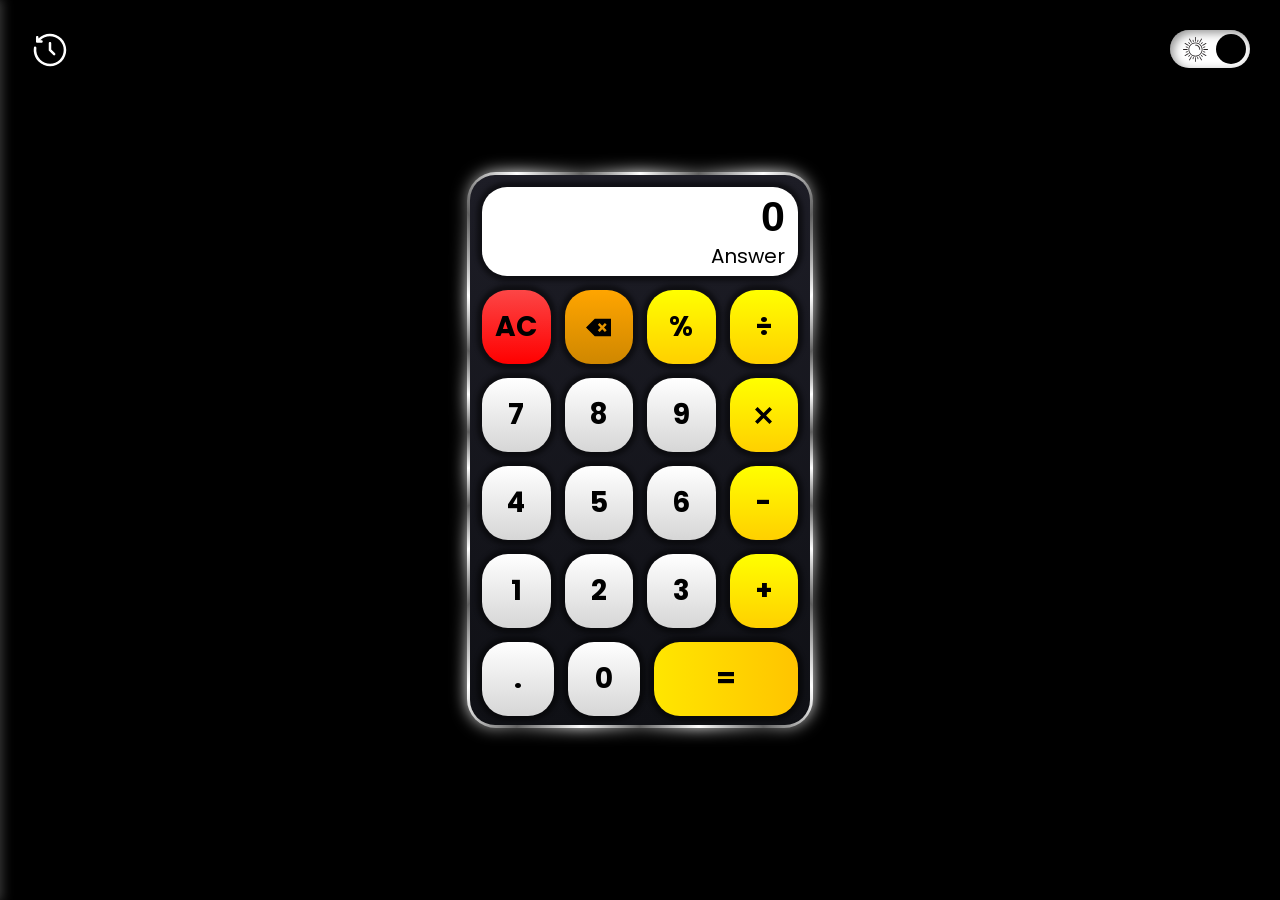
==== index.html @ 67be0935 "Files Added" ====
<!DOCTYPE html>
<html lang="en">
<head>
    <meta charset="UTF-8">
    <meta http-equiv="X-UA-Compatible" content="IE=edge">
    <meta name="viewport" content="width=device-width, initial-scale=1.0">
    <title>Calculator</title>
    <link rel="stylesheet" href="style.css">
    <link href="https://fonts.googleapis.com/css2?family=Poppins:ital,wght@0,100;0,200;0,300;0,400;0,500;0,600;0,700;0,800;0,900;1,100;1,200;1,300;1,400;1,500;1,600;1,700;1,800;1,900&display=swap" rel="stylesheet">
</head>
<body>    
    <div class="container">
        <img width="40" src="history.svg" alt="" class="his_icon">
        <div class="history">
            <img id="close" src="close.svg" alt="">
            <h2 class="heading">History</h2>
            <div class="sections">
            </div>
        </div>
        <div class="theme">
            <div class="sun">
                <img class="svg_sun"  src="sun.svg" alt="">
            </div>
            <div style="right: 4px;" class="swap"></div>
        </div>
        <div class="bg">
            <div class="preview">
                <input placeholder="0" id="input" type="text" autofocus>               
                <div class="answer">Answer</div>
            </div>
            <div class="numpad">
                <button id="all_clear" class="number">AC</button>
                <button id="clear" class="number">
                    <img width="25px" src="backspace.svg" alt="backspace_icon">
                </button>
                <button id="percent" class="number operator">%</button>
                <button id="divide" class="number operator">÷</button>
                <button id="7" class="number digit">7</button>
                <button id="8" class="number digit">8</button>
                <button id="9" class="number digit">9</button>
                <button id="multi" class="number operator">
                    <img width="17px" src="multiply.svg" alt="multiply icon">
                </button>
                <button id="4" class="number digit">4</button>
                <button id="5" class="number digit">5</button>
                <button id="6" class="number digit">6</button>
                <button id="minus" class="number operator">-</button>
                <button id="1" class="number digit">1</button>
                <button id="2" class="number digit">2</button>
                <button id="3" class="number digit">3</button>
                <button id="+" class="number operator">+</button>
            </div>
            <div class="lower numpad">
                <button id="." class="number digit">.</button>
                <button id="0" class="number digit">0</button>
                <button id="equal" class="number gold">=</button>
            </div>
        </div>
    </div>
    <script src="script.js"></script>
</body>
</html>
---- style.css ----
*{
    margin: 0;
    padding: 0;
    box-sizing: border-box;
    font-family: "Poppins", sans-serif;
    transition: all 0.5s;
}
::-webkit-scrollbar {
    width: 10px;
}

::-webkit-scrollbar-track {
    background: #121212;
}

::-webkit-scrollbar-thumb {
    background: #3a3a3a;
    border-radius: 999px;
}

::-webkit-scrollbar-thumb:hover {
    background: #555;
}

:root{
    --black:rgb(97, 97, 97);
    --white: rgb(255,255,255);
}
button{
    transition: all 0.3s ease; 
    cursor: pointer;
}
button:hover{
    transform: scale(1.08);
    box-shadow: 0 0 15px 5px black;
}
button:active{
    opacity: 50%;    
    transform: scale(0.7);    
}

body{    
    background-size: contain;
    background-color: #000000;

}
.container{
    display: grid;
    place-items: center;
    min-height: 100vh;
}
.bg{
    position: relative;
    display: flex;
    flex-direction: column;
    gap: 14px;
    background:linear-gradient(180deg,#1d1d26,#0f1015);
    width: min(340px, 95vw);    
    height: min(550px, 90vh);    
    border-radius: 25px;
    margin: auto;    
    padding: 12px;

}


@property --angle{
    syntax: "<angle>";
    initial-value: 0deg;
    inherits: false;
}
.bg::after, .bg::before{
    --angle: 0deg;
    content: '';
    position: absolute;
    width: min(340px, 95vw);    
    height: min(550px, 90vh);
    background-image: conic-gradient(from var(--angle), var(--white), var(--black), var(--white), var(--black), var(--white), var(--black), var(--white), var(--black), var(--white), var(--black), var(--white), var(--black), var(--white), var(--black), var(--white), var(--black), var(--white), var(--black), var(--white), var(--black), var(--white), var(--black), var(--white), var(--black), var(--white), var(--black), var(--white), var(--black), var(--white), var(--black), var(--white));
    top: 50%;
    left: 50%;
    translate: -50% -50%;
    z-index: -1;
    padding: 3px;
    border-radius: 29px;
    animation: 12s spin linear infinite;
}
.bg::before{
    filter: blur(0.5rem);
}
@keyframes spin{
    from{
        --angle: 0deg;
    }
    to{
        --angle: 360deg;
    }
}


.preview{
    display: flex;
    flex-direction: column;    
    text-align: right;
    width:100%;
    background-color: white;
    color: black;    
    border: none;
    height: 18vh;
    border-radius: 25px;
    padding: 5px;  
    justify-content: center;  
    box-shadow: 0 0 4px 5px #00000078;
    
}
#input{    
    text-align: right;
    width: 100%;
    border: none;
    font-size: 43px;
    font-family: sans-serif;
    font-weight: 700;
    border-radius: 15px;
    padding: 0 8px;
    justify-content: center;
}
.answer{
    padding: 0px 8px;    
    font-size: 20px;
    
}

#input::placeholder{
    color: black;
}
#input:focus{
    outline: none;
}
.numpad{
    display: grid;
    grid-template-columns:repeat(4,1fr);
    gap: 14px;
    /* padding: 14px 14px 0px 14px; */
    /* height: 80vh; */
}
.number{
    font-size: 28px;
    font-weight: 700;
    padding: 5px;    
    background-image: linear-gradient(white, rgb(214, 214, 214));
    width: 100%;
    height: min(74px, 11vh);
    border-radius: 26px;
    border: none;
    box-shadow: 0 0 4px 5px #00000078;
}

#clear, #multi{
    display: flex;
    align-items: center;
    justify-content: center;
}
.operator{
    background-image: linear-gradient(yellow, rgb(255, 208, 0));    
}
.lower{
    /* padding: 10px 14px 0px 14px; */
    display: grid;
    grid-template-columns: 1fr 1fr 2fr;
}
#equal{
    background-image: linear-gradient(90deg,#ffe600,#ffc400);;    
}
#all_clear{
    background-image: linear-gradient(rgb(252, 70, 70), red);    
}
#clear{
    background-image: linear-gradient(orange, rgb(207, 135, 0));    
}

.theme{
    background-color: white;
    position: absolute;
    top: 30px;
    right: 30px;
    display: flex;
    align-items: center;    
    border-radius: 21px;
    padding: 7px;
    gap: 10px;
    width: 80px;
    height: 38px;
    cursor: pointer ;
    box-shadow: inset 3px 3px 10px 0px #0000006b;
}
.theme::before :hover{
    box-shadow: 0 0 0 0 white;
}
.sun{
    position: absolute;
    left: 13px;
    display: flex;
}
.sun img{
    transition: all 1s;
}
.theme .swap{
    width: 30px;
    height: 30px;
    background-color: black;
    border: none;
    border-radius: 20px;
    position: absolute;
    right: 4px;
    transition: all 0.25s linear;
}
.history{
    width: 250px;
    height: 100%;
    background-color: rgb(26, 26, 26);
    position: absolute;
    left: -250px;
    top: 0;
    padding: 20px 12px 20px 22px;
    box-shadow: 0 0 11px 2px #8080807a;
    
}
.history h2{
    color: yellow;
    font-weight: bolder;
    margin-bottom: 20px;
    text-decoration: wavy;
    text-decoration-line: underline;
}
.sections{
    width: 216px;
    display: flex;
    flex-direction: column;
    gap: 10px;
    height: 83vh;
    overflow-y: auto;
    padding-right: 10px;
}
.section{
    background-color: white;
    width: 196px;
    padding: 4px 11px;
    border-radius: 15px;
    cursor: pointer;
}
.section > *{
    overflow-x: hidden;
    text-overflow: ellipsis;
}
.section:hover{
    transform: scale(1.02);    
    background-color: rgb(255, 255, 255);
}
.section:active{
    transform: scale(0.94);

}
.h_answer{
    font-size: 20px;
    font-weight: 700;
    margin-bottom: -5px;
}
.his_icon{
    position: absolute;
    top: 30px;
    left: 30px;
    cursor: pointer;
    filter: invert(0);
}
.his_icon:hover{
    transform: rotate(-360deg);
}

#close{
    position: absolute;
    top: 28px;
    right: 24px;
    width: 17px;
    cursor: pointer;
}
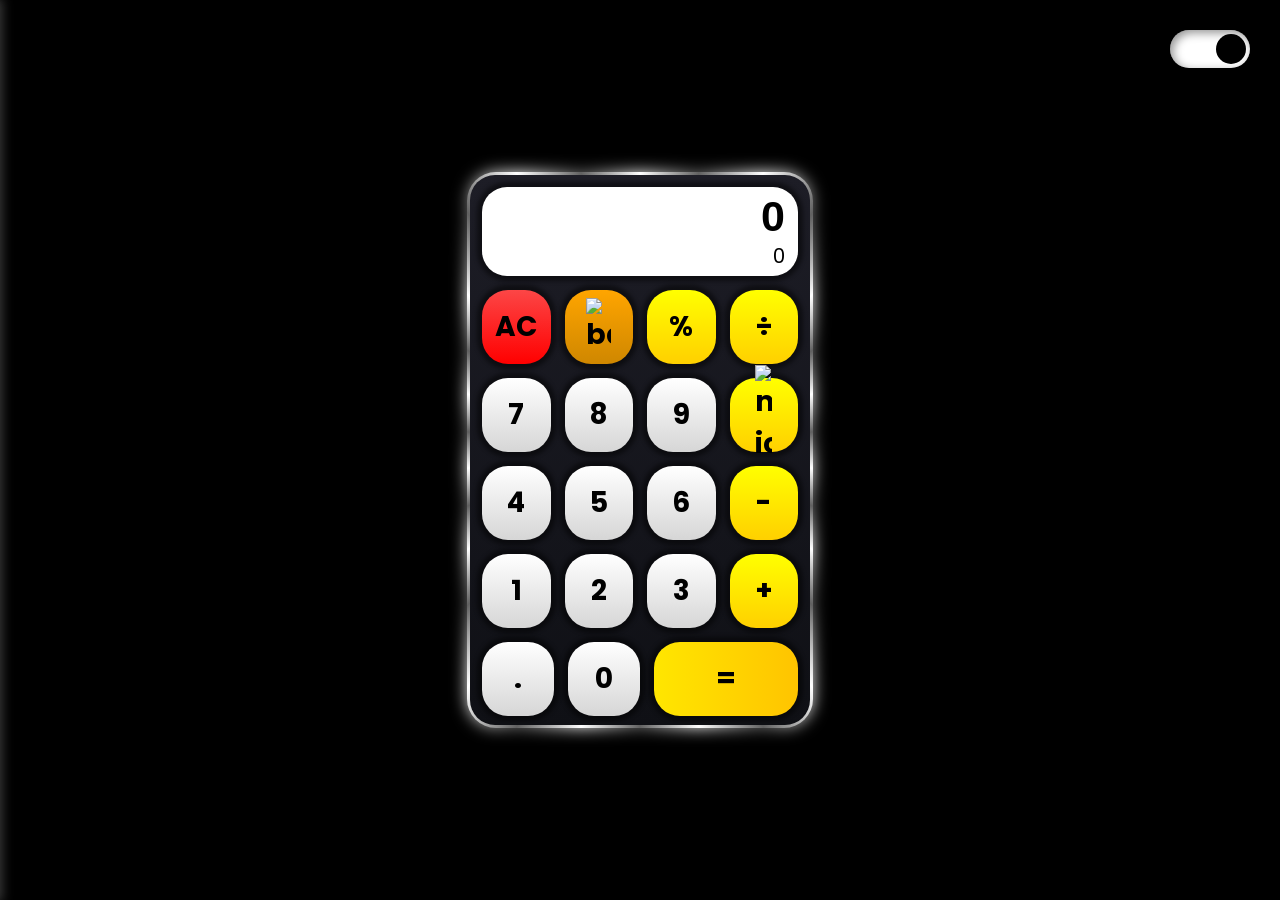
==== commit ac86006f: "history clicking funtinality" ====
--- a/index.html
+++ b/index.html
@@ -10,49 +10,49 @@
 </head>
 <body>    
     <div class="container">
-        <img width="40" src="history.svg" alt="" class="his_icon">
+        <img width="40" src="svgs\history.svg" alt="" class="his_icon">
         <div class="history">
-            <img id="close" src="close.svg" alt="">
+            <img id="close" src="svgs\close.svg" alt="">
             <h2 class="heading">History</h2>
             <div class="sections">
             </div>
         </div>
         <div class="theme">
             <div class="sun">
-                <img class="svg_sun"  src="sun.svg" alt="">
+                <img class="svg_sun"  src="svgs\sun.svg" alt="">
             </div>
             <div style="right: 4px;" class="swap"></div>
         </div>
         <div class="bg">
             <div class="preview">
                 <input placeholder="0" id="input" type="text" autofocus>               
-                <div class="answer">Answer</div>
+                <div class="answer">0</div>
             </div>
             <div class="numpad">
                 <button id="all_clear" class="number">AC</button>
                 <button id="clear" class="number">
-                    <img width="25px" src="backspace.svg" alt="backspace_icon">
+                    <img width="25px" src="svgs\backspace.svg" alt="backspace_icon">
                 </button>
-                <button id="percent" class="number operator">%</button>
-                <button id="divide" class="number operator">÷</button>
-                <button id="7" class="number digit">7</button>
-                <button id="8" class="number digit">8</button>
-                <button id="9" class="number digit">9</button>
-                <button id="multi" class="number operator">
-                    <img width="17px" src="multiply.svg" alt="multiply icon">
+                <button id="percent" class="number operator btn" data-value="%">%</button>
+                <button id="divide" class="number operator btn" data-value="÷">÷</button>
+                <button id="7" class="number digit btn" data-value="7">7</button>
+                <button id="8" class="number digit btn" data-value="8">8</button>
+                <button id="9" class="number digit btn" data-value="9">9</button>
+                <button id="multi" class="number operator btn" data-value="*">
+                    <img width="17px" src="svgs\multiply.svg" alt="multiply icon">
                 </button>
-                <button id="4" class="number digit">4</button>
-                <button id="5" class="number digit">5</button>
-                <button id="6" class="number digit">6</button>
-                <button id="minus" class="number operator">-</button>
-                <button id="1" class="number digit">1</button>
-                <button id="2" class="number digit">2</button>
-                <button id="3" class="number digit">3</button>
-                <button id="+" class="number operator">+</button>
+                <button id="4" class="number digit btn" data-value="4">4</button>
+                <button id="5" class="number digit btn" data-value="5">5</button>
+                <button id="6" class="number digit btn" data-value="6">6</button>
+                <button id="minus" class="number operator btn" data-value="-">-</button>
+                <button id="1" class="number digit btn" data-value="1">1</button>
+                <button id="2" class="number digit btn" data-value="2">2</button>
+                <button id="3" class="number digit btn" data-value="3">3</button>
+                <button id="+" class="number operator btn" data-value="+">+</button>
             </div>
             <div class="lower numpad">
-                <button id="." class="number digit">.</button>
-                <button id="0" class="number digit">0</button>
+                <button id="." class="number digit btn" data-value=".">.</button>
+                <button id="0" class="number digit btn" data-value="0">0</button>
                 <button id="equal" class="number gold">=</button>
             </div>
         </div>
